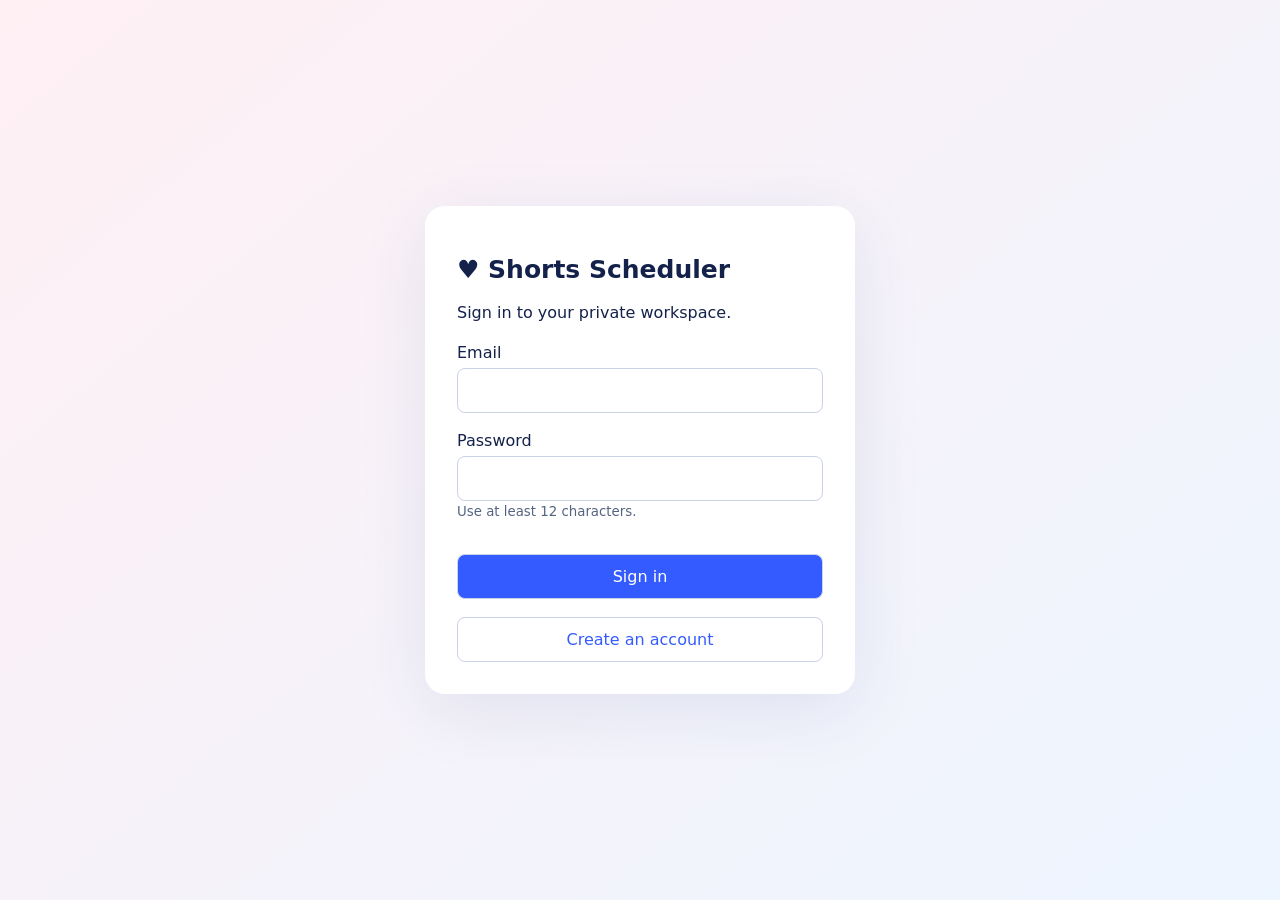
==== webapp/static/login.html @ 227ed9df "Add authenticated hosted accounts and isolated user workspaces" ====
<!doctype html>
<html lang="en"><head><meta charset="utf-8"><meta name="viewport" content="width=device-width,initial-scale=1"><title>Sign in · Shorts Scheduler</title>
<style>body{margin:0;min-height:100vh;display:grid;place-items:center;background:linear-gradient(140deg,#fff0f4,#edf5ff);font:16px system-ui;color:#14214a}main{box-sizing:border-box;width:min(430px,94vw);padding:32px;background:white;border-radius:20px;box-shadow:0 16px 70px #24428218}h1{font-size:25px}label{display:block;margin:18px 0 6px}input,button{box-sizing:border-box;width:100%;padding:12px;border:1px solid #cad3e5;border-radius:8px;font:inherit}button{margin-top:18px;background:#345bff;color:white;cursor:pointer}button.secondary{background:white;color:#345bff}p{line-height:1.5}#error{color:#a71938}small{color:#546482}</style></head>
<body><main><h1>♥ Shorts Scheduler</h1><p id="intro">Sign in to your private workspace.</p><form id="auth"><label for="email">Email</label><input id="email" type="email" autocomplete="username" required maxlength="254"><label for="password">Password</label><input id="password" type="password" autocomplete="current-password" required minlength="12" maxlength="128"><small>Use at least 12 characters.</small><p id="error" role="alert"></p><button id="submit">Sign in</button></form><button class="secondary" id="toggle" type="button">Create an account</button></main>
<script>
let register=false;
const form=document.getElementById('auth'), error=document.getElementById('error'), submit=document.getElementById('submit'), toggle=document.getElementById('toggle');
toggle.onclick=()=>{register=!register;submit.textContent=register?'Create account':'Sign in';toggle.textContent=register?'Already have an account? Sign in':'Create an account';document.getElementById('password').autocomplete=register?'new-password':'current-password';error.textContent='';};
form.onsubmit=async event=>{event.preventDefault();submit.disabled=true;error.textContent='';try{const response=await fetch('/api/auth/'+(register?'register':'login'),{method:'POST',headers:{'Content-Type':'application/json','X-Shorts-Request':'1'},body:JSON.stringify({email:document.getElementById('email').value,password:document.getElementById('password').value})});const data=await response.json();if(!response.ok)throw Error(data.error||'Unable to sign in.');location.replace('/');}catch(e){error.textContent=e.message;}finally{submit.disabled=false;}};
</script></body></html>
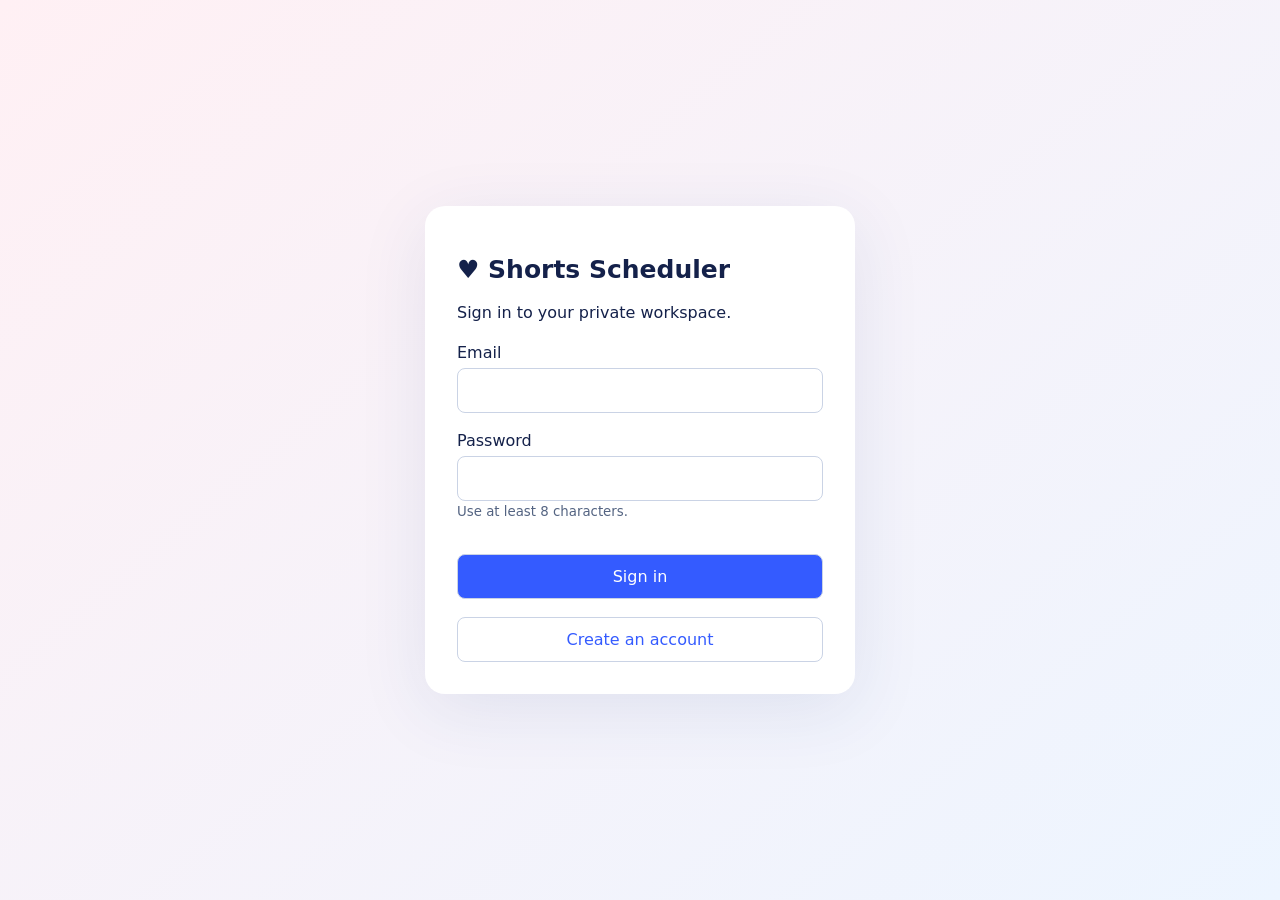
==== commit 19cf5808: "Lower minimum password length to eight characters" ====
--- a/webapp/static/login.html
+++ b/webapp/static/login.html
@@ -1,10 +1,10 @@
 <!doctype html>
 <html lang="en"><head><meta charset="utf-8"><meta name="viewport" content="width=device-width,initial-scale=1"><title>Sign in · Shorts Scheduler</title>
 <style>body{margin:0;min-height:100vh;display:grid;place-items:center;background:linear-gradient(140deg,#fff0f4,#edf5ff);font:16px system-ui;color:#14214a}main{box-sizing:border-box;width:min(430px,94vw);padding:32px;background:white;border-radius:20px;box-shadow:0 16px 70px #24428218}h1{font-size:25px}label{display:block;margin:18px 0 6px}input,button{box-sizing:border-box;width:100%;padding:12px;border:1px solid #cad3e5;border-radius:8px;font:inherit}button{margin-top:18px;background:#345bff;color:white;cursor:pointer}button.secondary{background:white;color:#345bff}p{line-height:1.5}#error{color:#a71938}small{color:#546482}</style></head>
-<body><main><h1>♥ Shorts Scheduler</h1><p id="intro">Sign in to your private workspace.</p><form id="auth"><label for="email">Email</label><input id="email" type="email" autocomplete="username" required maxlength="254"><label for="password">Password</label><input id="password" type="password" autocomplete="current-password" required minlength="12" maxlength="128"><small>Use at least 12 characters.</small><p id="error" role="alert"></p><button id="submit">Sign in</button></form><button class="secondary" id="toggle" type="button">Create an account</button></main>
+<body><main><h1>♥ Shorts Scheduler</h1><p id="intro">Sign in to your private workspace.</p><form id="auth"><label for="email">Email</label><input id="email" type="email" autocomplete="username" required maxlength="254"><label for="password">Password</label><input id="password" type="password" autocomplete="current-password" required minlength="8" maxlength="128"><small>Use at least 8 characters.</small><p id="error" role="alert"></p><button id="submit">Sign in</button></form><button class="secondary" id="toggle" type="button">Create an account</button></main>
 <script>
 let register=false;
 const form=document.getElementById('auth'), error=document.getElementById('error'), submit=document.getElementById('submit'), toggle=document.getElementById('toggle');
 toggle.onclick=()=>{register=!register;submit.textContent=register?'Create account':'Sign in';toggle.textContent=register?'Already have an account? Sign in':'Create an account';document.getElementById('password').autocomplete=register?'new-password':'current-password';error.textContent='';};
-form.onsubmit=async event=>{event.preventDefault();submit.disabled=true;error.textContent='';try{const response=await fetch('/api/auth/'+(register?'register':'login'),{method:'POST',headers:{'Content-Type':'application/json','X-Shorts-Request':'1'},body:JSON.stringify({email:document.getElementById('email').value,password:document.getElementById('password').value})});const data=await response.json();if(!response.ok)throw Error(data.error||'Unable to sign in.');location.replace('/');}catch(e){error.textContent=e.message;}finally{submit.disabled=false;}};
+form.onsubmit=async event=>{event.preventDefault();submit.disabled=true;error.textContent='';try{const response=await fetch('/api/auth/'+(register?'register':'login'),{method:'POST',headers:{'Content-Type':'application/json','X-Shorts-Request':'1'},body:JSON.stringify({email:document.getElementById('email').value,password:document.getElementById('password').value})});const data=await response.json();if(!response.ok)throw Error(data.error||'Unable to sign in.');location.replace(new URLSearchParams(location.search).get('intent') === 'upload' ? '/#videoCard' : '/');}catch(e){error.textContent=e.message;}finally{submit.disabled=false;}};
 </script></body></html>
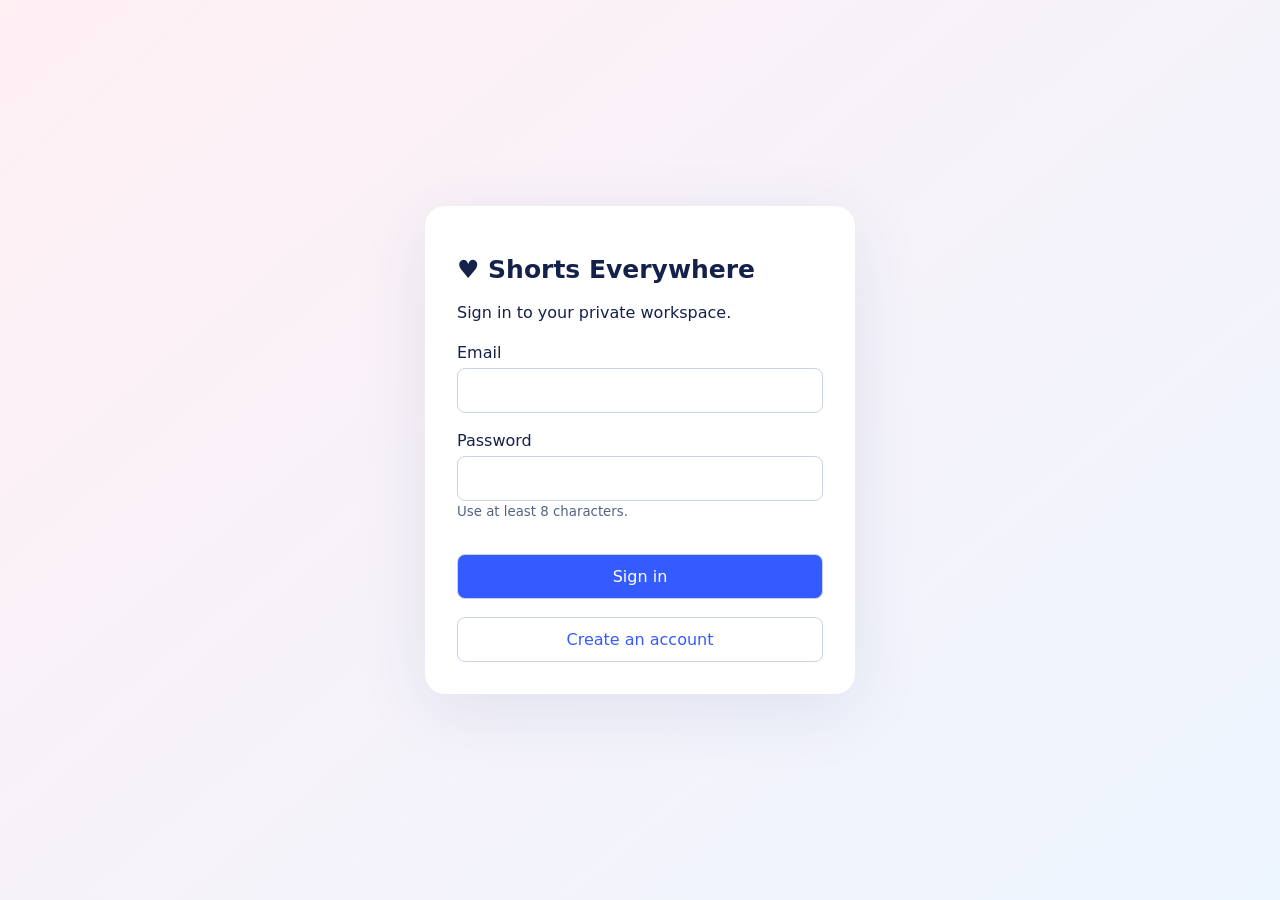
==== commit 9190a57d: "Rename app to Shorts Everywhere with a multi-platform tagline Co-Authored-By: Claude Sonnet 5 <norep" ====
--- a/webapp/static/login.html
+++ b/webapp/static/login.html
@@ -1,7 +1,7 @@
 <!doctype html>
-<html lang="en"><head><meta charset="utf-8"><meta name="viewport" content="width=device-width,initial-scale=1"><title>Sign in · Shorts Scheduler</title>
+<html lang="en"><head><meta charset="utf-8"><meta name="viewport" content="width=device-width,initial-scale=1"><title>Sign in · Shorts Everywhere</title>
 <style>body{margin:0;min-height:100vh;display:grid;place-items:center;background:linear-gradient(140deg,#fff0f4,#edf5ff);font:16px system-ui;color:#14214a}main{box-sizing:border-box;width:min(430px,94vw);padding:32px;background:white;border-radius:20px;box-shadow:0 16px 70px #24428218}h1{font-size:25px}label{display:block;margin:18px 0 6px}input,button{box-sizing:border-box;width:100%;padding:12px;border:1px solid #cad3e5;border-radius:8px;font:inherit}button{margin-top:18px;background:#345bff;color:white;cursor:pointer}button.secondary{background:white;color:#345bff}p{line-height:1.5}#error{color:#a71938}small{color:#546482}</style></head>
-<body><main><h1>♥ Shorts Scheduler</h1><p id="intro">Sign in to your private workspace.</p><form id="auth"><label for="email">Email</label><input id="email" type="email" autocomplete="username" required maxlength="254"><label for="password">Password</label><input id="password" type="password" autocomplete="current-password" required minlength="8" maxlength="128"><small>Use at least 8 characters.</small><p id="error" role="alert"></p><button id="submit">Sign in</button></form><button class="secondary" id="toggle" type="button">Create an account</button></main>
+<body><main><h1>♥ Shorts Everywhere</h1><p id="intro">Sign in to your private workspace.</p><form id="auth"><label for="email">Email</label><input id="email" type="email" autocomplete="username" required maxlength="254"><label for="password">Password</label><input id="password" type="password" autocomplete="current-password" required minlength="8" maxlength="128"><small>Use at least 8 characters.</small><p id="error" role="alert"></p><button id="submit">Sign in</button></form><button class="secondary" id="toggle" type="button">Create an account</button></main>
 <script>
 let register=false;
 const form=document.getElementById('auth'), error=document.getElementById('error'), submit=document.getElementById('submit'), toggle=document.getElementById('toggle');
